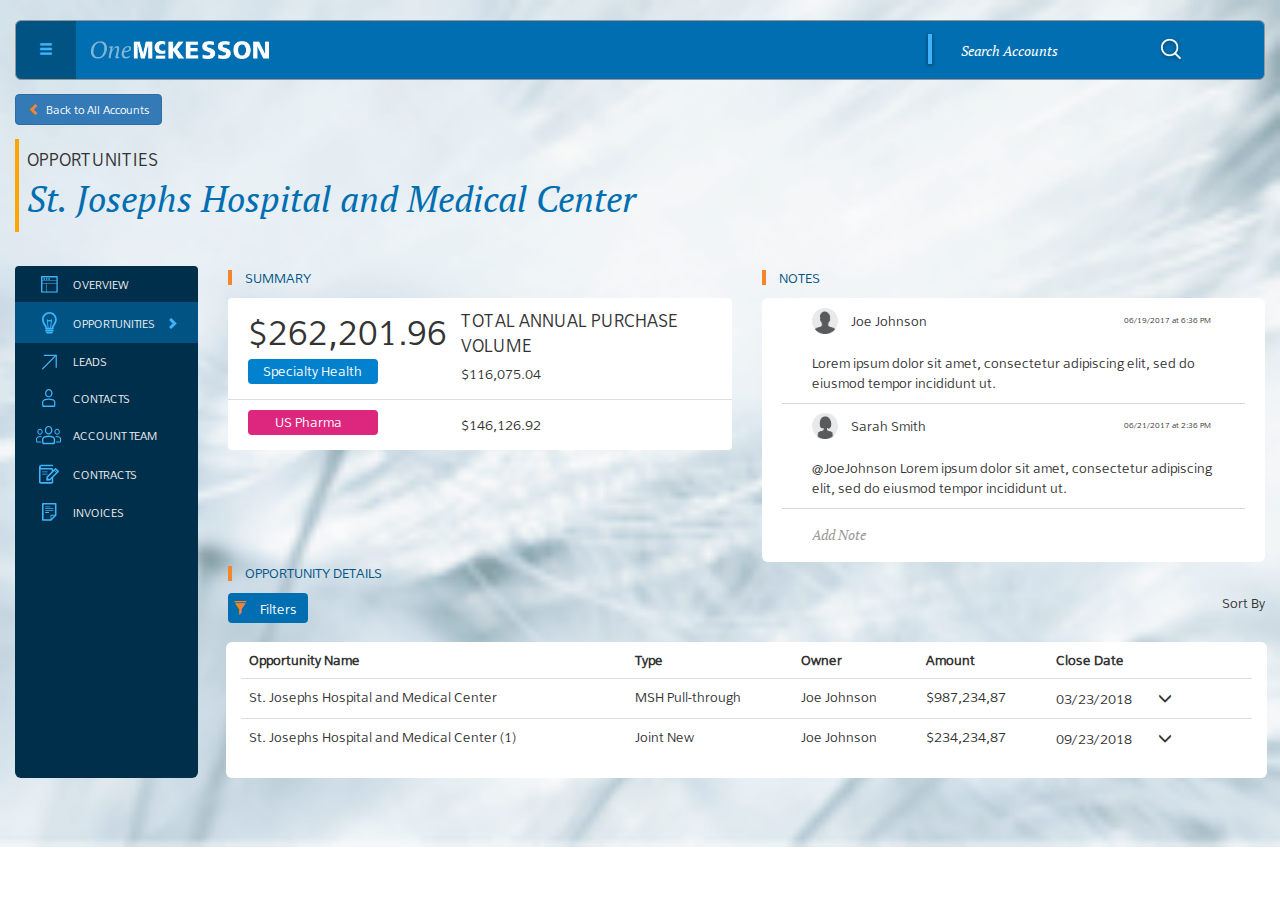
==== opp_overview.html @ ab4c032f "Eng Timeline - Templatised" ====
<!DOCTYPE html>
<html lang="en">
<head>

  <meta charset="utf-8">
  <meta http-equiv="X-UA-Compatible" content="IE=edge">
  <meta name="viewport" content="width=device-width, initial-scale=1">
  <!-- The above 3 meta tags *must* come first in the head; any other head content must come *after* these tags -->
  <title>OneMcKesson</title>

  <!-- Bootstrap -->
  <link href="css/bootstrap.min.css" rel="stylesheet"/>
  <!--<link href="css/bootstrap.min.css" rel="stylesheet">-->

  <link href="css/opp_details_custom.css" rel="stylesheet">
  <!--<link rel="stylesheet" href="http://cdnjs.cloudflare.com/ajax/libs/font-awesome/4.2.0/css/font-awesome.min.css">-->

  <!-- HTML5 shim and Respond.js for IE8 support of HTML5 elements and media queries -->
  <!-- WARNING: Respond.js doesn't work if you view the page via file:// -->
  <!--[if lt IE 9]>
  <script src="https://oss.maxcdn.com/html5shiv/3.7.3/html5shiv.min.js"></script>
  <script src="https://oss.maxcdn.com/respond/1.4.2/respond.min.js"></script>
  <![endif]-->
</head>
<body>
  <template id="mshbubble_overview">
    <svg width="40px" height="40px" viewBox="0 0 40 40" version="1.1" xmlns="http://www.w3.org/2000/svg" xmlns:xlink="http://www.w3.org/1999/xlink">
      <desc>Created with Sketch.</desc>
      <defs></defs>
      <g id="2.-DASHBOARD" stroke="none" stroke-width="1" fill="none" fill-rule="evenodd">
        <g id="iPad-Portrait" transform="translate(-658.000000, -75.000000)">
          <g id="BUBBLES" transform="translate(608.000000, 75.000000)">
            <g id="MHS" transform="translate(50.000000, 0.000000)">
              <g id="Group-9">
                <circle id="Oval-2" fill="#4BCDA8" cx="20" cy="20" r="20"></circle>
                <text id="MHS" font-family="FranKleinBook_Book" font-size="12" font-weight="normal" fill="#FFFFFF">
                  <tspan x="6.47949219" y="24">MHS</tspan>
                </text>
              </g>
            </g>
          </g>
        </g>
      </g>
    </svg>
  </template>
  <template id="uspbubble_overview">
    <svg width="40px" height="40px" viewBox="0 0 40 40" version="1.1" xmlns="http://www.w3.org/2000/svg" xmlns:xlink="http://www.w3.org/1999/xlink">
      <desc>Created with Sketch.</desc>
      <defs></defs>
      <g id="2.-DASHBOARD" stroke="none" stroke-width="1" fill="none" fill-rule="evenodd">
        <g id="iPad-Portrait" transform="translate(-658.000000, -75.000000)">
          <g id="BUBBLES" transform="translate(608.000000, 75.000000)">
            <g id="MHS" transform="translate(50.000000, 0.000000)">
              <g id="Group-9">
                <circle id="Oval-2" fill="#D8649C" cx="20" cy="20" r="20"></circle>
                <text id="MHS" font-family="FranKleinBook_Book" font-size="12" font-weight="normal" fill="#FFFFFF">
                  <tspan x="8.47949219" y="24">USP</tspan>
                </text>
              </g>
            </g>
          </g>
        </g>
      </g>
    </svg>
  </template>
  <div class="container-fluid mycontainer">
    <div class="row headerrow vertical-align">
      <!--Header elements here-->
      <div class="col-xs-1 vertical-align">
        <button type="button" class="btn btn-default hamburgerbutton" aria-label="Left Align">
          <span class="glyphicon glyphicon-menu-hamburger hamburgericon" aria-hidden="true"></span>
        </button>
      </div>
      <div class="col-xs-2 hidden-xs">
        <img src="img/OneMcKesson_Logo_White.png" class="img-responsive headerlogo" alt="mckesson logo(header)"/>
      </div>
      <div class="col-xs-6 col-xs-offset-3 visible-xs">
        <img src="img/OneMcKesson_Logo_White.png" class="img-responsive headerlogo" alt="mckesson logo(header)"/>
      </div>
      <div class="col-xs-9 hidden-xs"><!--Search bar goes here-->
        <div class="col-xs-12">
          <ul class="list-inline headersearchul pull-right" >
            <li class="hidden-xs">
              <img src="img/Rectangle.png" class="img-responsive" alt="mckesson search rectangle(header)"/>
            </li>
            <li class="hidden-xs">
              <div class="dropdown" id="headersearchdropdowndiv">
                <input type="text" class="form-control dropdown-toggle headersearchbar" id="headersearchinput" data-toggle="dropdown" placeholder="Search Accounts">
                <ul class="dropdown-menu" aria-labelledby="headersearchinput" id="headersearchinputsearchresult">
                  <li><a>Name</a></li>
                  <li><a>Business Units</a></li>
                  <li><a>Lead Type</a></li>
                </ul>
              </div>
            </li>
            <li>
              <img src="img/whitesearch.svg" class="img-responsive" alt="mckesson search(header)"/>
            </li>
          </ul>
        </div><!-- /input-group -->
      </div>
      <div class="col-xs-5 visible-xs"><!--Search bar goes here-->
        <ul class="list-inline headersearchul pull-right" >
          <li>
            <div id="headersearchmobilediv" data-toggle="popover" data-placement="bottom"><!--data-trigger="focus">-->
              <img src="img/whitesearch.svg" class="img-responsive" alt="mckesson search(header)" id="headersearchlogomobile" />
            </div>
          </li>
        </ul>
      </div>
    </div>
    <div class="row myrow" id="navrow">
      <div class="col-xs-6">
        <button class="btn btn-primary " type="button" id="backbutton">
          <span class="glyphicon glyphicon-chevron-left" id="backchevron"></span>Back to All Accounts
        </button>
      </div>
      <div class="col-xs-6">
        <div class="pull-right">
          <ul class="list-inline" id="bulisting">
          </ul>
        </div>
      </div>
    </div>
    <div class="row myrow" id="overviewrow">
      <div class="col-xs-12">
        <table class="table" id="accountheadertable">
          <tr>
            <td>
              OPPORTUNITIES
            </td>
          </tr>
          <tr>
            <td>
              St. Josephs Hospital and Medical Center
            </td>
          </tr>
        </table>
      </div>
    </div>
    <div class="row myrow row-eq-height" id="maincontentrow">
      <div class="col-xs-12 col-lg-2 col-md-2 col-sm-2" id="leftsidebarcolumn">
        <div id="leftsidebarulcontainer">
          <ul class="list-group" id="leftsidebar">
            <li class="list-group-item" id="overviewli">
              <ul class="list-inline">
                <li>
                  <img src="img/account_overview_overview.svg" class="img-responsive" alt="mckesson overview icon"/>
                </li>
                <li>
                  OVERVIEW
                </li>
              </ul>
              <li class="list-group-item" id="opptyli">
                <ul class="list-inline">
                  <li>
                    <img src="img/account_overview_oppty.svg" class="img-responsive" alt="mckesson oppty icon"/>
                  </li>
                  <li>
                    OPPORTUNITIES
                  </li>
                  <li class="hidden-sm hidden-xs">
                    <span class="glyphicon glyphicon-chevron-right" id="overviewchevron"></span>
                  </li>
                </ul>
              </li>
              <li class="list-group-item">
                <ul class="list-inline">
                  <li>
                    <img src="img/account_overview_leads.svg" class="img-responsive" alt="mckesson leads icon"/>
                  </li>
                  <li>
                    LEADS
                  </li>
                </ul>
              </li>
              <li class="list-group-item">
                <ul class="list-inline">
                  <li>
                    <img src="img/account_overview_contacts.svg" class="img-responsive" alt="mckesson contacts icon"/>
                  </li>
                  <li>
                    CONTACTS
                  </li>
                </ul>
              </li>
              <li class="list-group-item">
                <ul class="list-inline">
                  <li>
                    <img src="img/account_overview_account_team.svg" class="img-responsive" alt="mckesson account team icon"/>
                  </li>
                  <li>
                    ACCOUNT TEAM
                  </li>
                </ul>
              </li>
              <li class="list-group-item">
                <ul class="list-inline">
                  <li>
                    <img src="img/account_overview_contracts.svg" class="img-responsive" alt="mckesson contracts icon"/>
                  </li>
                  <li>
                    CONTRACTS
                  </li>
                </ul>
              </li>
              <li class="list-group-item">
                <ul class="list-inline">
                  <li>
                    <img src="img/account_overview_invoices.svg" class="img-responsive" alt="mckesson invoices icon"/>
                  </li>
                  <li>
                    INVOICES
                  </li>
                </ul>
              </li>
            </ul>
          </div>
        </div>
        <div class="col-xs-12 col-lg-10 col-md-10 col-sm-10" id="maincontentcolumn">
          <!--<div class="container-fluid">-->
          <div class="row" id="salesInfengTimelinerow">
            <div class="col-xs-12 col-sm-6 col-md-6 col-lg-6">
              <div class="container-fluid">
                <div class="row">
                  <ul class="list-inline sectionheader">
                    <li>
                      <img src="img/separator.png" class="img-responsive" alt="mckesson separator">
                    </li>
                    <li>SUMMARY</li>
                  </ul>
                </div>
                <div class="row">
                  <ul class="list-group" id="totalSaleslistgroup">
                    <li class="list-group-item">
                      <ul class="list-inline">
                        <li id="totalSalesAmount">
                          $262,201.96
                        </li>
                        <li id="ytdnetsales">TOTAL ANNUAL PURCHASE VOLUME</li>
                      </ul>
                      <ul class="list-inline">
                        <li>
                          <svg width="130px" height="25px" viewBox="0 0 130 25" version="1.1" xmlns="http://www.w3.org/2000/svg" xmlns:xlink="http://www.w3.org/1999/xlink">
                            <desc>Created with Sketch.</desc>
                            <defs></defs>
                            <g id="2.-DASHBOARD" stroke="none" stroke-width="1" fill="none" fill-rule="evenodd">
                              <g id="Desktop" transform="translate(-289.000000, -773.000000)">
                                <g id="Group-16" transform="translate(289.000000, 773.000000)">
                                  <g id="Group-15">
                                    <rect id="Rectangle-4" fill="#0181CE" x="0" y="0" width="130" height="25" rx="4"></rect>
                                    <text id="Specialty-Health" font-family=".AppleSystemUIFont" font-size="14" font-weight="normal" fill="#FFFFFF">
                                      <tspan x="15" y="17">Specialty Health</tspan>
                                    </text>
                                  </g>
                                </g>
                              </g>
                            </g>
                          </svg>
                        </li>
                        <li>$116,075.04</li>
                      </ul>
                    </li>
                    <li class="list-group-item">
                      <ul class="list-inline">
                        <li>
                          <svg width="130px" height="25px" viewBox="0 0 130 25" version="1.1" xmlns="http://www.w3.org/2000/svg" xmlns:xlink="http://www.w3.org/1999/xlink">
                            <desc>Created with Sketch.</desc>
                            <defs></defs>
                            <g id="2.-DASHBOARD" stroke="none" stroke-width="1" fill="none" fill-rule="evenodd">
                              <g id="Desktop" transform="translate(-289.000000, -822.000000)">
                                <g id="Group-7" transform="translate(289.000000, 822.000000)">
                                  <g id="Group-17">
                                    <rect id="Rectangle-4" fill="#DD267D" x="0" y="0" width="130" height="25" rx="4"></rect>
                                    <text id="Medical-Surgical" font-family=".AppleSystemUIFont" font-size="14" font-weight="normal" fill="#FFFFFF">
                                      <tspan x="27" y="17">US Pharma</tspan>
                                    </text>
                                  </g>
                                </g>
                              </g>
                            </g>
                          </svg>
                        </li>
                        <li>
                          $146,126.92
                        </li>
                      </ul>
                    </li>
                  </ul>
                </div>
              </div>
            </div>
            <div class="col-xs-12 col-sm-6 col-md-6 col-lg-6">
              <div class="container-fluid">
                <div class="row">
                  <ul class="list-inline sectionheader">
                    <li>
                      <img src="img/separator.png" class="img-responsive" alt="mckesson separator">
                    </li>
                    <li>NOTES</li>
                  </ul>
                </div>
                <div class="row" id="notesrow">
                  <div id="notesdiv">
                    <ul class="list-group" id="noteslistgroup">
                      <li class="list-group-item">
                        <ul class="list-group">
                          <li class="list-group-item">
                            <ul class="list-inline">
                              <li>
                                <img src="img/placeholder-man.png" class="img-responsive" alt="mckesson icon">
                              </li>
                              <li>Joe Johnson</li>
                              <li>06/19/2017 at 6:36 PM</li>
                            </ul>
                          </li>
                          <li class="list-group-item">
                            Lorem ipsum dolor sit amet, consectetur adipiscing elit, sed do eiusmod tempor incididunt ut.
                          </li>
                        </ul>
                      </li>
                      <li class="list-group-item">
                        <ul class="list-group">
                          <li class="list-group-item">
                            <ul class="list-inline">
                              <li>
                                <img src="img/placeholder-woman.png" class="img-responsive" alt="mckesson icon">
                              </li>
                              <li>Sarah Smith</li>
                              <li>06/21/2017 at 2:36 PM</li>
                            </ul>
                          </li>
                          <li class="list-group-item">
                            @JoeJohnson Lorem ipsum dolor sit amet, consectetur adipiscing elit, sed do eiusmod tempor incididunt ut.
                          </li>
                        </ul>
                      </li>
                      <li class="list-group-item">
                        <ul class="list-group">
                          <li class="list-group-item">
                            <input type="text" class="notesinputbar form-control" id="oppnotesinput" placeholder="Add Note">
                          </li>
                        </ul>
                      </li>
                    </ul>
                  </div>
                </div>
              </div>
            </div>
          </div>
          <div class="row" id="productssoldrow">
            <div class="col-xs-12">
              <div class="container-fluid">
                <div class="row">
                  <ul class="list-inline sectionheader">
                    <li>
                      <img src="img/separator.png" class="img-responsive" alt="mckesson separator">
                    </li>
                    <li>OPPORTUNITY DETAILS</li>
                  </ul>
                </div>
              </div>
            </div>
          </div>
          <div class="row myrow">
            <div class="col-xs-6">
              <span data-toggle="popover" data-placement="right" id="filterPopover">
                <ul class="list-inline filtercolul">
                  <li class="filtercolitem">
                    <span class="glyphicon glyphicon-filter filtericon" aria-hidden="true"></span>
                  </li>
                  <li class="filtercolitem filtertext">Filters&nbsp;&nbsp;</li>
                </ul>
              </span>
            </div>
            <div id="filter_popover_content_wrapper" style="display:none">
              <div class="row">
            <ul class="list-inline">
              <li>
                <button type="button" class="btn btn-default">Clear Filters</button>
              </li>
              <li>
                <button type="button" class="btn btn-primary">Apply Changes</button>
              </li>
            </ul>
          </div>
          <div class="row">
            <ul class="list-group">
              <li class="list-group-item">
                Type
              </li>
          </ul>
          <ul class="list-group">
            <li class="list-group-item">
                  <div class="checkbox checkbox-circle">
                    <input id="mshpt" type="checkbox">
                    <label for="mshpt">
                      MSH Pull-through
                    </label>
                  </div>
            </li>
            <li class="list-group-item">
                  <div class="checkbox checkbox-circle">
                    <input id="jn" type="checkbox">
                    <label for="jn">
                      Joint New
                    </label>
                  </div>
            </li>
          </ul>
          <ul class="list-group">
            <li class="list-group-item">
              Owner
            </li>
        </ul>
        <ul class="list-group">
          <li class="list-group-item">
              <div class="checkbox checkbox-circle">
                <input id="jj" type="checkbox">
                <label for="jj">
                  Joe Johnson
                </label>
              </div>
          </li>
          <li class="list-group-item">
            <div class="checkbox checkbox-circle">
              <input id="ss" type="checkbox">
              <label for="ss">
                Sarah Smith
              </label>
            </div>
          </li>
        </ul>
      </div>
    </div>
    <div class="col-xs-6">
      <div class="pull-right">
        Sort By
      </div>
    </div>
  </div>
  <div class="row" id="oppdetailsrow">
    <div class="col-xs-12">
      <div class="container-fluid">
        <div class="row">
          <!--<ul class="list-group" id="productssoldfirstcol">
          <li class="list-group-item">PharmaTek</li>
          <li class="list-group-item">iKnowMed</li>
          <li class="list-group-item">Health Mart</li>
        </ul>-->
        <table class="table" id="oppdatatable">
          <thead>
            <tr>
              <td>
                Opportunity Name
              </td>
              <td>
                Type
              </td>
              <td>
                Owner
              </td>
              <td>
                Amount
              </td>
              <td>
                Close Date
              </td>
            </tr>
          </thead>
          <tbody>
            <tr>
              <td>
                St. Josephs Hospital and Medical Center
              </td>
              <td>
                MSH Pull-through
              </td>
              <td>
                Joe Johnson
              </td>
              <td>
                $987,234,87
              </td>
              <td>
                <ul class="list-inline">
                  <li>03/23/2018</li>
                  <li>
                    <button class="btn" type="button" data-toggle="collapse" data-target="#row-stjoseph" aria-expanded="false" aria-controls="#row-stjoseph" id="btn-stjoseph">
                      <span class="glyphicon glyphicon-menu-down"></span>
                    </button>
                  </li>
                </ul>
              </td>
            </tr>
            <tr>
              <td colspan="5">
                <div class="row collapse opprowdetails" id="row-stjoseph">
                  <div class="col-xs-12 col-sm-12 col-md-6 col-lg-6">
                    <ul class="list-group">
                      <li class="list-group-item">
                        <ul class="list-inline">
                          <li>OPPORTUNITY TYPE</li>
                          <li>MSH Pull-through</li>
                        </ul>
                      </li>
                      <li class="list-group-item">
                        <ul class="list-inline">
                          <li>OPPORTUNITY RECORD TYPE</li>
                          <li>Oncology Opportunity</li>
                        </ul>
                      </li>
                      <li class="list-group-item">
                        <ul class="list-inline">
                          <li>OPPORTUNITY CATEGORY</li>
                          <li>Oncology</li>
                        </ul>
                      </li>
                      <li class="list-group-item">
                        <ul class="list-inline">
                          <li>STAGE</li>
                          <li>1 - Planning Phase</li>
                        </ul>
                      </li>
                      <li class="list-group-item">
                        <ul class="list-inline">
                          <li>PROBABILITY</li>
                          <li>5%</li>
                        </ul>
                      </li>
                      <li class="list-group-item">
                        <ul class="list-inline">
                          <li>AMOUNT</li>
                          <li>$987,234,87</li>
                        </ul>
                      </li>
                      <li class="list-group-item">
                        <ul class="list-inline">
                          <li>CLOSE DATE</li>
                          <li>03/23/2018</li>
                        </ul>
                      </li>
                    </ul>
                  </div>
                  <div class="col-xs-12 col-sm-12 col-md-6 col-lg-6">
                    <ul class="list-group">
                      <li class="list-group-item">
                        <ul class="list-inline">
                          <li>PARENT OPPORTUNITY</li>
                          <li>Lorem ipsum</li>
                        </ul>
                      </li>
                      <li class="list-group-item">
                        <ul class="list-inline">
                          <li>BUSINESS UNIT</li>
                          <li>MSH</li>
                        </ul>
                      </li>
                      <li class="list-group-item">
                        <ul class="list-inline">
                          <li>OPPORTUNITY DESCRIPTION</li>
                          <li>USP acquired Customer, Possible new business for MSH</li>
                        </ul>
                      </li>
                      <li class="list-group-item">
                        <ul class="list-inline">
                          <li>LAST CALL</li>
                          <li>4/10/2017</li>
                        </ul>
                      </li>
                    </ul>
                  </div>
                </div>
              </td>
            </tr>
            <tr>
              <td>
                St. Josephs Hospital and Medical Center (1)
              </td>
              <td>
                Joint New
              </td>
              <td>
                Joe Johnson
              </td>
              <td>
                $234,234,87
              </td>
              <td>
                <ul class="list-inline">
                  <li>09/23/2018</li>
                  <li>
                    <button class="btn" type="button" data-toggle="collapse" data-target="#row-stjoseph1" aria-expanded="false" aria-controls="#row-stjoseph1" id="btn-stjoseph1">
                      <span class="glyphicon glyphicon-menu-down"></span>
                    </button>
                  </li>
                </ul>
              </td>
            </tr>
            <tr>
              <td colspan="5">
                <div class="row collapse opprowdetails" id="row-stjoseph1">
                  <div class="col-xs-12 col-sm-12 col-md-6 col-lg-6">
                    <ul class="list-group">
                      <li class="list-group-item">
                        <ul class="list-inline">
                          <li>OPPORTUNITY TYPE</li>
                          <li>Joint New</li>
                        </ul>
                      </li>
                      <li class="list-group-item">
                        <ul class="list-inline">
                          <li>OPPORTUNITY RECORD TYPE</li>
                          <li>Oncology Opportunity</li>
                        </ul>
                      </li>
                      <li class="list-group-item">
                        <ul class="list-inline">
                          <li>OPPORTUNITY CATEGORY</li>
                          <li>Oncology</li>
                        </ul>
                      </li>
                      <li class="list-group-item">
                        <ul class="list-inline">
                          <li>STAGE</li>
                          <li>2 - Planning Phase</li>
                        </ul>
                      </li>
                      <li class="list-group-item">
                        <ul class="list-inline">
                          <li>PROBABILITY</li>
                          <li>10%</li>
                        </ul>
                      </li>
                      <li class="list-group-item">
                        <ul class="list-inline">
                          <li>AMOUNT</li>
                          <li>$234,234,87</li>
                        </ul>
                      </li>
                      <li class="list-group-item">
                        <ul class="list-inline">
                          <li>CLOSE DATE</li>
                          <li>09/23/2018</li>
                        </ul>
                      </li>
                    </ul>
                  </div>
                  <div class="col-xs-12 col-sm-12 col-md-6 col-lg-6">
                    <ul class="list-group">
                      <li class="list-group-item">
                        <ul class="list-inline">
                          <li>PARENT OPPORTUNITY</li>
                          <li>Lorem ipsum - 1</li>
                        </ul>
                      </li>
                      <li class="list-group-item">
                        <ul class="list-inline">
                          <li>BUSINESS UNIT</li>
                          <li>MSH</li>
                        </ul>
                      </li>
                      <li class="list-group-item">
                        <ul class="list-inline">
                          <li>OPPORTUNITY DESCRIPTION</li>
                          <li>MSH acquired Customer, Possible new business for USP</li>
                        </ul>
                      </li>
                      <li class="list-group-item">
                        <ul class="list-inline">
                          <li>LAST CALL</li>
                          <li>5/10/2017</li>
                        </ul>
                      </li>
                    </ul>
                  </div>
                </div>
              </td>
            </tr>
          </tbody>
        </table>
      </div>
    </div>
  </div>
</div>
</div>
</div>
</div>
<div class="clearfix hidden-md hidden-lg"></div>
<!-- jQuery (necessary for Bootstrap's JavaScript plugins) -->
<script src="https://ajax.googleapis.com/ajax/libs/jquery/1.12.4/jquery.min.js"></script>
<!-- Include all compiled plugins (below), or include individual files as needed -->
<script src="js/bootstrap.min.js"></script>
<script src="js/opp_details_custom.js"></script>
</body>
</html>
---- css/opp_details_custom.css ----
/*Include Custom fonts*/
@font-face {
  font-family: "PT_Serif_Regular";
  src: url("../custom_fonts/PT_Serif/PT_Serif-Web-Regular.ttf") format("truetype");
}
@font-face {
  font-family: "PT_Serif_Italic";
  src: url("../custom_fonts/PT_Serif/PT_Serif-Web-Italic.ttf") format("truetype");
}
@font-face {
  font-family: "PT_Serif_Bold_Italic";
  src: url("../custom_fonts/PT_Serif/PT_Serif-Web-BoldItalic.ttf") format("truetype");
}
@font-face {
  font-family: "PT_Serif_Bold";
  src: url("../custom_fonts/PT_Serif/PT_Serif-Web-Bold.ttf") format("truetype");
}


@font-face {
  font-family: "FranKleinBook_Bold";
  src: url("../custom_fonts/FranKleinBook/FranKleinBold.ttf") format("truetype");
}
@font-face {
  font-family: "FranKleinBook_Book";
  src: url("../custom_fonts/FranKleinBook/FranKleinBook.ttf") format("truetype");
}
@font-face {
  font-family: "FranKleinBook_Medium";
  src: url("../custom_fonts/FranKleinBook/FranKleinMedium.ttf") format("truetype");
}
@media (max-width:767px){
  #headersearchlogomobile{
    width:70%;
    margin: 0 auto;
  }
  #accountheadertable tr:last-child{
    font-size: 1.7142857143em;
  }
  #productssoldfirstcol{
    margin-bottom: 0px;
  }

  #leftsidebar li > ul > li{
    font-size: 0.85em;
  }
  #leftsidebar > li{
    display: table;
    width: 100%;
  }
  #leftsidebar > li > ul{
    display: table-row;
  }

  #leftsidebar > li > ul > li:first-child{
    display: table-cell;
    width: 15%;
  }
  #leftsidebar > li > ul > li:first-child img{
    margin: 0 auto;
  }
  #leftsidebar > li > ul > li:nth-child(2){
    display: table-cell;
  }
  #highlightstable > tbody > tr > td:first-child{
    text-align: center;
  }
  #highlightstable > tbody > tr > td:nth-child(2) > table{
    border-right: none;
    /*text-align: right;*/
  }
}
@media(min-width:992px){
  #highlightstable > tbody > tr > td:last-child > table{
    border-right: none;
  }
  #leftsidebar li > ul > li{
    font-size: 0.85em;
  }
  #leftsidebar > li{
    display: table;
    width: 100%;
  }
  #leftsidebar > li > ul{
    display: table-row;
  }

  #leftsidebar > li > ul > li:first-child{
    display: table-cell;
    width: 25%;
  }
  #leftsidebar > li > ul > li:first-child img{
    margin: 0 auto;
  }
  #leftsidebar > li > ul > li:nth-child(2){
    display: table-cell;
    /*text-align: center;*/
  }
  #secondcolumn{
    padding-left: 25px;
    padding-right: 25px;
  }
  #totalSaleslistgroup > li{
    display: table;
    width: 100%;
  }
  #totalSaleslistgroup > li:first-child{
    display: table;
    width: 100%;
  }
  #totalSaleslistgroup > li:last-child{
    display: table;
    width: 100%;
  }
  #totalSaleslistgroup > li > ul{
    display: table-row;
  }
  #totalSaleslistgroup > li > ul > li{
    display: table-cell;
  }
  #totalSaleslistgroup > li > ul > li:first-child{
    width: 45%;
  }
  #influencerdiv svg{
    width: 85%
  }
  #accountheadertable tr:last-child{
    font-size: 2.5714285714em;
  }
  #highlightstable > tbody > tr > td:first-child{
    text-align: left;
  }
  #leftsidebarulcontainer{
    height: 100%;
    background: #002F4C;
    border-radius: 6px;
  }
  .row-eq-height {
    display: -webkit-box;
    display: -webkit-flex;
    display: -ms-flexbox;
    display:         flex;
  }
}
@media (min-width:768px) and (max-width:992px){
  #highlightstable > tbody > tr > td:nth-child(4) > table{
    border-right: none;
    text-align: right;
  }
  #leftsidebar li > ul > li{
    font-size: 0.6428571429em;
  }
  #leftsidebar > li > ul > li{
    display: block;
    margin-bottom: 0.5em;
    text-align: center;
  }
  #leftsidebar > li > ul > li > img{
    margin:0 auto;
  }
  #accountheadertable tr:last-child{
    font-size: 2.1428571429em;
  }
  #highlightstable > tbody > tr > td:first-child{
    text-align: left;
  }
  #secondcolumn{
    padding-left: 25px;
    padding-right: 25px;
  }
  #leftsidebarulcontainer{
    height: 100%;
    background: #002F4C;
    border-radius: 6px;
  }
  .row-eq-height {
    display: -webkit-box;
    display: -webkit-flex;
    display: -ms-flexbox;
    display:         flex;
  }
}

body{
  background-image: url("../img/background_small.png");
  background-repeat:no-repeat;
  background-size:cover;
  font-family: "FranKleinBook_Book";
}

.row{
  /*margin-right: 0px;
  margin-left:  0px;*/
}
.container-fluid{
  /*padding-left: 0px;
  padding-right: 0px;*/
}
ul li{
  vertical-align: middle;
}
.headerrow{
  border: 1px solid #979797;
  background: #006EB0;
  margin-top: 20px;
  border-radius: 6px 6px 6px 6px;
  height:60px;
  margin-left: 0px;
  margin-right: 0px;
}
.headerrow > div:first-child{
  background-color: #015384;
  width: 60px;
  border-bottom-left-radius: 6px;
  border-top-left-radius: 6px;
  /*padding: 0px;*/
  height: 100%;
  justify-content: center;
}
.vertical-align {
  display: flex;
  align-items: center;
}
.hamburgerbutton{
  background: transparent;
  border: none;
}
.hamburgerbutton:hover{
  background: none ;
  box-shadow: none ;
}
.hamburgerbutton:not(:hover){
  background: none ;
  box-shadow: none ;
}
.hamburgerbutton:active:focus{
  background: none ;
  box-shadow: none ;
}
.hamburgericon{
  border:none;
  color: #40B4FA;
}
.hamburgerbuttonli{
  background: #015384;
}
.headersearchul{
  margin:0px;
}
.headersearchul li{
  vertical-align: middle;
}
.headersearchbar{
  background: #006EB0;
  font-family: 'PT_Serif_Italic';
  font-size: 14px;
  color: #FFFFFF;
  line-height: 15px;
  border:none;
  box-shadow: none;
  -webkit-box-shadow: none !important;
  -moz-box-shadow: none !important;
  box-shadow: none !important;
}
.headersearchbar::placeholder{
  color: #FFFFFF;
  font-weight: 300;
}
#headersearchinputsearchresult{
  font-family: 'PT_Serif_Italic';
}
.myrow{
  margin-bottom: 1em;
}
#navrow{
  margin-top: 1em;
}
#backbutton{
  font-size: 0.8571em;
}
#backchevron{
  margin-right: 0.5em;
  color: #F5852A;
}
#accountheadertable td{
  border-left-color: orange;
  border-left-style: solid;
  border-left-width: 4px;
  border-right: none;
  border-top: none;

}
#accountheadertable tr:first-child{
  font-size: 1.2857142857em;
}
#accountheadertable tr:first-child td{
  padding-bottom: 0px;
}
#accountheadertable tr:last-child{
  font-family: 'PT_Serif_Italic';
  color:#006EB0;
}
#accountheadertable tr:last-child td{
  padding-top: 0px;
}
#leftsidebar li{
  background: #002F4C;
  border: none;
  color: rgba(240,240,240,1);
}


#opptyli{
  background: #015384 !important;
}
#opptyli ul li{
  background: #015384 !important;
}
#overviewchevron{
  color: #40B4FA;
}
.sidebarlist li{
  vertical-align: middle;
}
#highlightstable{
  margin-bottom: 0px;
}
#highlightstable table{
  background-color: transparent;
}
#highlightstable td{
  border: none;
}
#highlightstable > tbody > tr > td > table{
  border-right-style: solid;
  border-right-color: #8FADC7;
  border-right-width: 1px;
}

#highlightstable > tbody > tr > td{
  padding-left: 0px;
  padding-right: 0px;
  text-align: center;
}
/*
#highlightstable > tbody > tr > td:first-child{
  text-align: left;
}
*/
#highlightstable > tbody > tr > td:last-child{
  text-align: right;
}
.highlightsnestedtable tr:first-child{
  font-size: 1.2857142857em;
}
.highlightsnestedtable tr:nth-child(2){
  font-size: 1em;
}
.sectionheader{
  color: #015384;
}

#engheaderpanel{
  border: none;
}
#engheaderpanel > div:first-child{
  background-color: #FFB700;
  padding-bottom: 1px;
  border: none;
}
#engheaderpaneldiv{
  padding-left: 20px;
  padding-right: 20px;
}
#engagementtable_nested{
  margin-bottom: 15px;
}
#engagementtable_nested td:first-child{
  color:white;
  border-right-color: white;
  border-right-style: solid;
  border-right-width: 4px;
  font-size: 2.571em;
  border-top: none;
}
#engagementtable_nested > tbody > tr:first-child > td:first-child{
  padding-bottom: 0px;
  width: 20%;
}
#engagementtable_nested > tbody > tr:first-child > td:nth-child(2){
  padding-bottom: 0px;
  padding-left: 30px;
  border-top: none;
}

#engagementtable{
  background: white;
  border-radius: 6px;
}
#engagementtable td{
  border:none;
}

#engagementtable tr:not(:last-child){
  border-bottom-style: solid;
  border-bottom-color: #D1D8DE;
  border-bottom-width: 1px;
}
#engagementtable tr:first-child td:first-child{
  border-top-left-radius: 6px;
  padding-bottom: 0px;
}
#engagementtable tr:first-child td:last-child{
  border-top-right-radius: 6px;
}
#compinsightdiv{
  padding-left: 20px;
  background-color: white;
  padding-right: 20px;
  border-radius: 6px;
}
#compinsightlistgroup li{
  border-left:none;
  border-right:none;
  padding-left: 0px;
}
#compinsightlistgroup li:first-child{
  border-top:none;
}
#compinsightlistgroup li:last-child{
  border-bottom:none;
}
#ytdnetsales{
  font-size: 1.2857142857em;
}
#totalSalesAmount{
  font-size: 2.4285714286em;
}
#totalSaleslistgroup > li{
  border-left:none;
  border-right: none;
}
#totalSaleslistgroup > li:first-child{
  border-top:none;
}
#totalSaleslistgroup > li:last-child{
  border-bottom:none;
}
/*
#totalSaleslistgroup > li > ul{
  display: table-row;
}
#totalSaleslistgroup > li > ul > li{
  display: table-cell;
}
#totalSaleslistgroup > li > ul > li:first-child{
  width: 45%;

*/

#influencerdiv{
  background: white;
  border-radius: 6px;
}

.engtimelinerow > div:first-child{
  padding-right: 0px;
}
.engtimelinerow > div:last-child{
  padding-left: 0px;
}
#oppdetailsrow{
  background: white;
  border-radius: 6px;
  margin-left: -2px;
  margin-right: -2px;
}
#oppdetailsrow li{
  border: none;
  padding-bottom: 0px;
}
#noteslistgroup{
  margin-bottom: 0px;
}
#noteslistgroup li{
  background: none;
}
#noteslistgroup > li{
  border:none;
  padding-top: 0px;
  padding-bottom: 0px;
}

#noteslistgroup > li:not(:last-child){
  border:none;
  border-bottom-width: 1px;
  border-bottom-color: #D1D8DE;
  border-bottom-style: solid;
}
#noteslistgroup > li > ul > li{
  border:none;
}
#noteslistgroup > li > ul{
  margin-bottom:0px;
}
#noteslistgroup > li > ul > li > ul > li:last-child{
  float:right;
  font-size: 0.5714285714em;
  /*to ensure the floated element is centrally aligned*/
  line-height: 26px;
}
#noteslistgroup > li > ul > li > ul > li:first-child>img{
   height: 26px;
   width: auto;
}
#notesdiv{
  padding-left: 20px;
  padding-right: 20px;
}

#notesrow{
  background-color: white;
  border-radius: 6px;
}
.notesinputbar{
  font-family: 'PT_Serif_Italic';
  border:none;
  box-shadow: none;
  -webkit-box-shadow: none !important;
  -moz-box-shadow: none !important;
  box-shadow: none !important;
  padding-left: 0px;
}
.notesinputbar::placeholder{
}
#oppdatatable > tbody > tr > td:last-child > ul > li:nth-child(2) > button{
  background: none;
  padding-top: 0px;
  padding-bottom: 0px;
}
#oppdatatable > tbody > tr > td:last-child > ul{
  margin-bottom: 0px;
}
.opprowdetails > div > ul > li{
  display: table;
  width: 100%;
}
.opprowdetails > div > ul > li > ul{
  display: table-row;
}
.opprowdetails > div > ul > li > ul > li{
  display: table-cell;
  width: 50%;
}
.opprowdetails > div > ul > li > ul > li:first-child{
  font-weight: bold;
}
#oppdatatable > tbody > tr:nth-child(even) > td{
padding-top: 0px;
padding-bottom: 0px;
border: none;
}

#oppdatatable > thead{
  font-weight: bold;
}
#filterPopover{
  cursor:pointer;
}

.filtercolul{
  border-radius: 4px;
  background-color: #006EB0;
  display: table-cell;
  height:30px;
  vertical-align: middle;
}
.filtercolul > li:nth-child(2){
  font-size: 1em;
  color: #FFFFFF;
}
.filtericon{
  color: #F5852A;
}

.filterpopup{
  font-family: "FranKleinBook_Book";
  background-color: rgba(69,83,94,70);
  color: #FFFFFF;
}

.filterpopup li{
  background: none;
  border:none;
  padding-bottom: 0px;
}
.filterpopup ul{
  margin-bottom: 0px;
}
.filterpopup > div:last-child > div:first-child{
  padding-left: 15px;
  padding-right: 15px;
}

.filterpopup > div:last-child > div:first-child >ul{
  margin:0 auto;
}
.popover.right>.arrow:after{
  border-right-color: rgba(69,83,94,70);
}
.filterpopovercontent ul div{
margin-top: 0px !important;
margin-bottom: 0px !important;
}


/*Checkbox library*/
.checkbox {
  padding-left: 20px; }
  .checkbox label {
    display: inline-block;
    position: relative;
    padding-left: 5px; }
    .checkbox label::before {
      content: "";
      display: inline-block;
      position: absolute;
      width: 17px;
      height: 17px;
      left: 0;
      margin-left: -20px;
      border: 1px solid #cccccc;
      border-radius: 3px;
      /*background-color: #fff;*/
      -webkit-transition: border 0.15s ease-in-out, color 0.15s ease-in-out;
      -o-transition: border 0.15s ease-in-out, color 0.15s ease-in-out;
      transition: border 0.15s ease-in-out, color 0.15s ease-in-out; }
      .checkbox label::after {
        display: inline-block;
        position: absolute;
        width: 16px;
        height: 16px;
        left: 1px;
        top: 1px;
        margin-left: -20px;
        padding-left: 3px;
        padding-top: 1px;
        font-size: 11px;
        color: #555555; }
        .checkbox input[type="checkbox"] {
          opacity: 0; }
          .checkbox input[type="checkbox"]:focus + label::before {
            outline: thin dotted;
            outline: 5px auto -webkit-focus-ring-color;
            outline-offset: -2px; }
            .checkbox input[type="checkbox"]:checked + label::after {
              /*font-family: 'FontAwesome';*/
              content: "\2713";
              color: white;
            }
            .checkbox input[type="checkbox"]:disabled + label {
              opacity: 0.65; }
              .checkbox input[type="checkbox"]:disabled + label::before {
                background-color: #eeeeee;
                cursor: not-allowed; }
                .checkbox.checkbox-circle input[type="checkbox"]:checked + label::before {
                  border-radius: 50%;
                  background-color: orange;
                  border: none;

                }
                .checkbox input[type="checkbox"]:not(:checked) + label::before {
                  /*font-family: 'FontAwesome';
                  content: "\f00c";*/
                  border-radius: 50%;
                  /*background: rgba(0,21,35,0.70);*/
                  border: 1px solid #cccccc;
                }
                .checkbox.checkbox-inline {
                  margin-top: 0; }

                  .checkbox-primary input[type="checkbox"]:checked + label::before {
                    background-color: #428bca;
                    border-color: #428bca;
                  }
                  .checkbox-primary input[type="checkbox"]:checked + label::after {
                    color: #fff; }

                    .checkbox-danger input[type="checkbox"]:checked + label::before {
                      background-color: #d9534f;
                      border-color: #d9534f; }
                      .checkbox-danger input[type="checkbox"]:checked + label::after {
                        color: #fff; }

                        .checkbox-info input[type="checkbox"]:checked + label::before {
                          background-color: #5bc0de;
                          border-color: #5bc0de; }
                          .checkbox-info input[type="checkbox"]:checked + label::after {
                            color: #fff; }

                            .checkbox-warning input[type="checkbox"]:checked + label::before {
                              background-color: #f0ad4e;
                              border-color: #f0ad4e; }
                              .checkbox-warning input[type="checkbox"]:checked + label::after {
                                color: #fff; }

                                .checkbox-success input[type="checkbox"]:checked + label::before {
                                  background-color: #5cb85c;
                                  border-color: #5cb85c; }
                                  .checkbox-success input[type="checkbox"]:checked + label::after {
                                    color: #fff; }
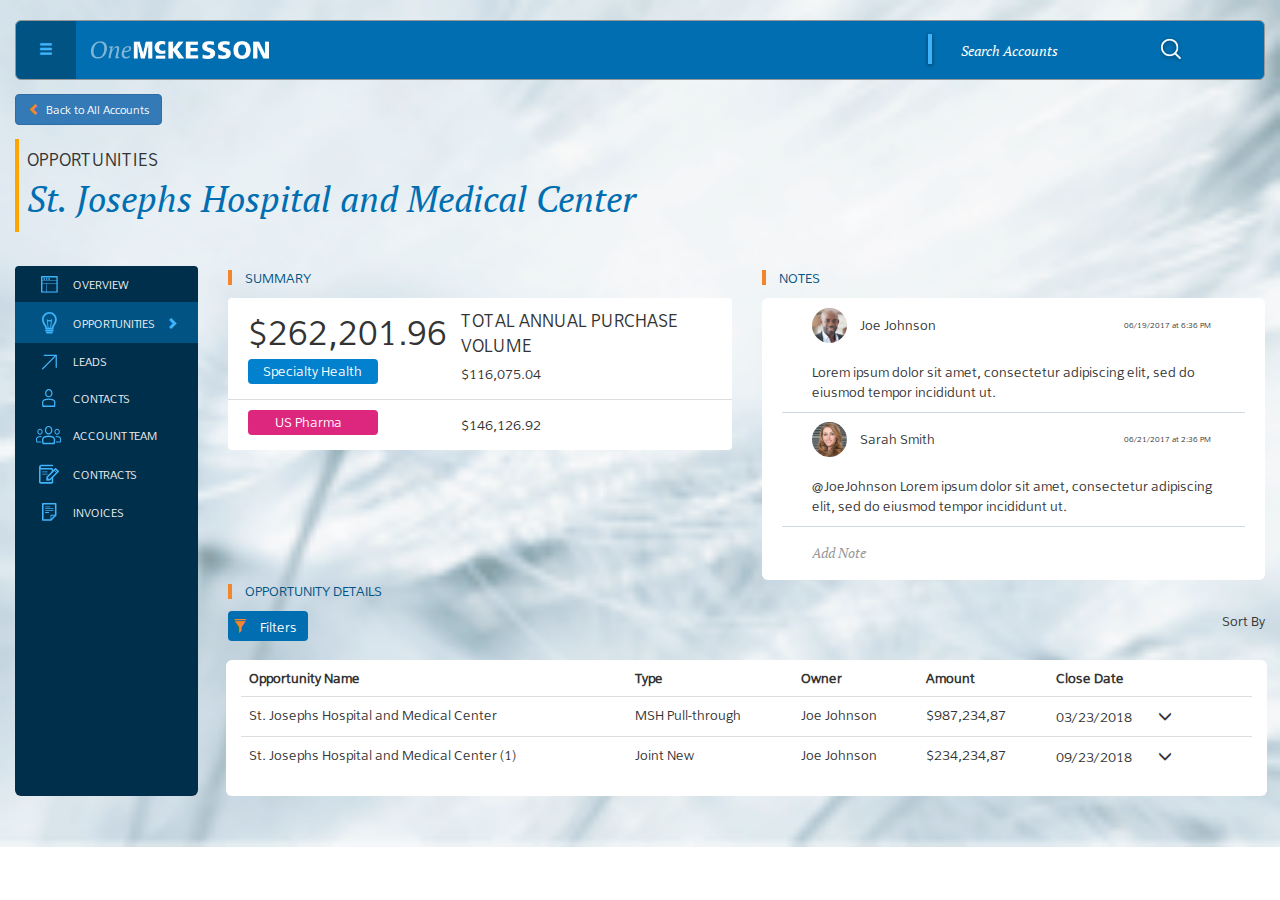
==== commit 4716148f: "Opp - Icon Change" ====
--- a/opp_overview.html
+++ b/opp_overview.html
@@ -308,7 +308,7 @@
                           <li class="list-group-item">
                             <ul class="list-inline">
                               <li>
-                                <img src="img/placeholder-man.png" class="img-responsive" alt="mckesson icon">
+                                <img src="img/man.jpeg" class="img-responsive img-circle" alt="mckesson icon">
                               </li>
                               <li>Joe Johnson</li>
                               <li>06/19/2017 at 6:36 PM</li>
@@ -324,7 +324,7 @@
                           <li class="list-group-item">
                             <ul class="list-inline">
                               <li>
-                                <img src="img/placeholder-woman.png" class="img-responsive" alt="mckesson icon">
+                                <img src="img/woman.jpeg" class="img-responsive img-circle" alt="mckesson icon">
                               </li>
                               <li>Sarah Smith</li>
                               <li>06/21/2017 at 2:36 PM</li>
--- a/css/opp_details_custom.css
+++ b/css/opp_details_custom.css
@@ -507,10 +507,10 @@
   float:right;
   font-size: 0.5714285714em;
   /*to ensure the floated element is centrally aligned*/
-  line-height: 26px;
+  line-height: 35px;
 }
 #noteslistgroup > li > ul > li > ul > li:first-child>img{
-   height: 26px;
+   height: 35px;
    width: auto;
 }
 #notesdiv{
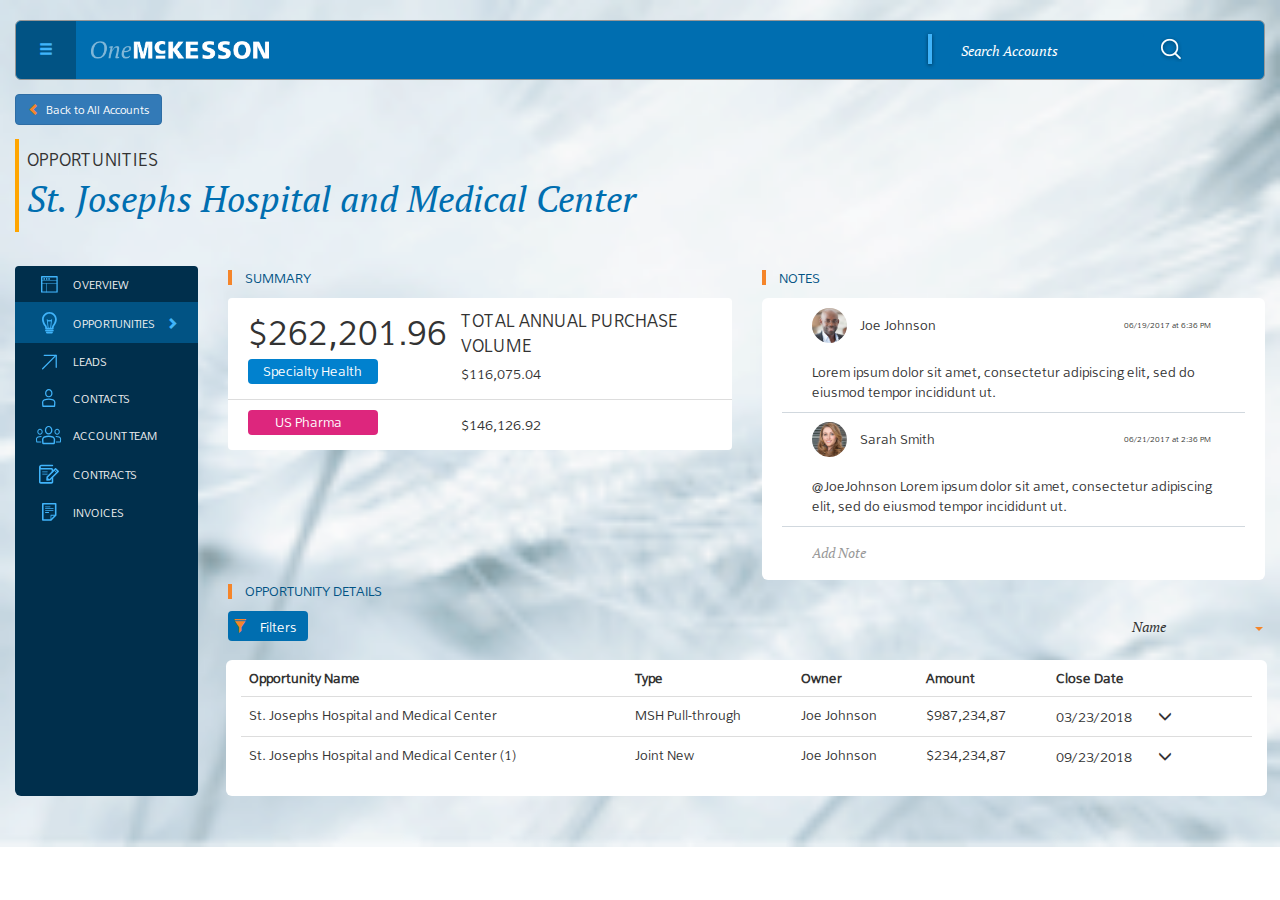
==== commit 2cadb46a: "App overview - sort" ====
--- a/opp_overview.html
+++ b/opp_overview.html
@@ -435,7 +435,29 @@
     </div>
     <div class="col-xs-6">
       <div class="pull-right">
-        Sort By
+        <!--Sort By-->
+        <!--<div class="dropdown" id="oppsortdropdowndiv">
+          <input type="text" class="form-control dropdown-toggle oppsortdropdown" id="oppsortdropdowninput" data-toggle="dropdown" placeholder="Search Accounts">
+          <ul class="dropdown-menu" aria-labelledby="headersearchinput" id="headersearchinputsearchresult">
+            <li><a>Name</a></li>
+            <li><a>Business Units</a></li>
+            <li><a>Lead Type</a></li>
+          </ul>
+        </div>-->
+        <div class="dropdown dropdownCustom">
+          <button class="btn btn-default dropdown-toggle" type="button" id="oppdropdown" data-toggle="dropdown" aria-haspopup="true" aria-expanded="true">
+            <span id="oppdropdownselected" class="dropdownspan">Name</span>
+            <span id="oppdropdowncaret" class="caret"></span>
+          </button>
+          <ul class="dropdown-menu" aria-labelledby="oppdropdown" id="oppdropdown-ul">
+            <li><a>Name</a></li>
+            <li><a>Business Units</a></li>
+            <li><a>Lead Type</a></li>
+            <li class="hidden-xs"><a>Location/Clinics</a></li>
+            <li class="hidden-xs"><a>Date Created</a></li>
+            <li class="hidden-xs"><a>Created By</a></li>
+          </ul>
+        </div>
       </div>
     </div>
   </div>
--- a/css/opp_details_custom.css
+++ b/css/opp_details_custom.css
@@ -612,8 +612,26 @@
 margin-top: 0px !important;
 margin-bottom: 0px !important;
 }
-
-
+.dropdownCustom{
+  text-align: left;
+  width:145px;
+  font-family: 'PT_Serif_Italic';
+}
+.dropdownspan{
+    width: 120px;
+    text-align: left;
+    display: inline-block;
+}
+#oppdropdown{
+  border: none;
+  background: none;
+}
+#oppdropdowncaret{
+  color: #F5852A;
+}
+ul.dropdown-menu > li {
+    cursor: pointer;
+}
 /*Checkbox library*/
 .checkbox {
   padding-left: 20px; }
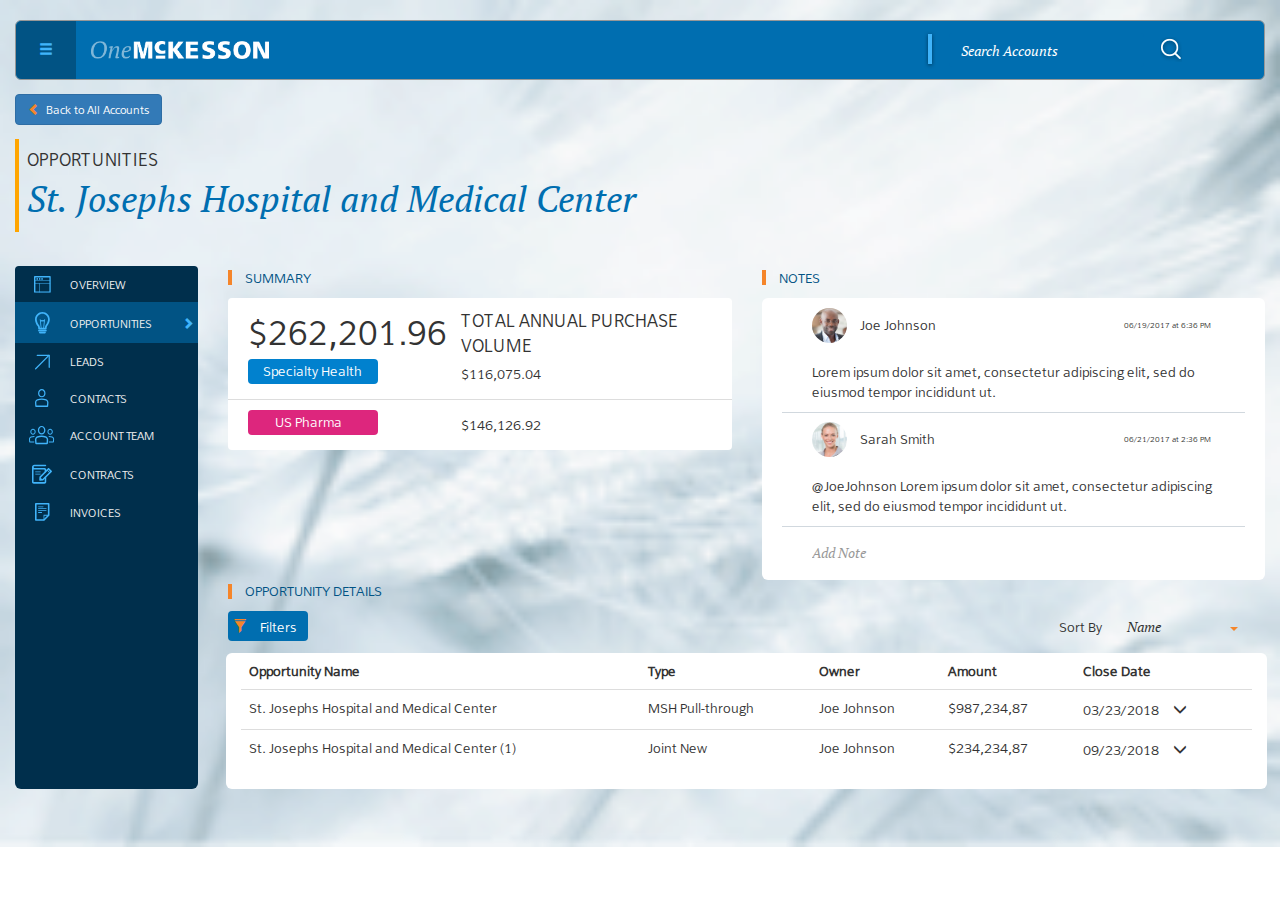
==== commit 637861d5: "Acc Overview & Opp" ====
--- a/opp_overview.html
+++ b/opp_overview.html
@@ -308,7 +308,7 @@
                           <li class="list-group-item">
                             <ul class="list-inline">
                               <li>
-                                <img src="img/man.jpeg" class="img-responsive img-circle" alt="mckesson icon">
+                                <img src="img/man-jj.jpeg" class="img-responsive img-circle" alt="mckesson icon">
                               </li>
                               <li>Joe Johnson</li>
                               <li>06/19/2017 at 6:36 PM</li>
@@ -324,7 +324,7 @@
                           <li class="list-group-item">
                             <ul class="list-inline">
                               <li>
-                                <img src="img/woman.jpeg" class="img-responsive img-circle" alt="mckesson icon">
+                                <img src="img/woman_3-ss.jpeg" class="img-responsive img-circle" alt="mckesson icon">
                               </li>
                               <li>Sarah Smith</li>
                               <li>06/21/2017 at 2:36 PM</li>
@@ -362,9 +362,9 @@
               </div>
             </div>
           </div>
-          <div class="row myrow">
-            <div class="col-xs-6">
-              <span data-toggle="popover" data-placement="right" id="filterPopover">
+          <div class="row">
+            <div class="col-xs-12 col-sm-4 col-md-4 col-lg-4" id="filtercol">
+              <span data-toggle="popover" data-placement="right" id="filterPopover" class="hidden-xs">
                 <ul class="list-inline filtercolul">
                   <li class="filtercolitem">
                     <span class="glyphicon glyphicon-filter filtericon" aria-hidden="true"></span>
@@ -372,347 +372,423 @@
                   <li class="filtercolitem filtertext">Filters&nbsp;&nbsp;</li>
                 </ul>
               </span>
-            </div>
-            <div id="filter_popover_content_wrapper" style="display:none">
-              <div class="row">
-            <ul class="list-inline">
-              <li>
-                <button type="button" class="btn btn-default">Clear Filters</button>
-              </li>
-              <li>
-                <button type="button" class="btn btn-primary">Apply Changes</button>
-              </li>
-            </ul>
+              <span data-toggle="collapse" id="filterCollapse" data-target="#filter_collapsible_mobile" aria-expanded="false" aria-controls="#filter_collapsible_mobile" class="hidden-sm hidden-md hidden-lg">
+                <ul class="list-inline filtercolul">
+                  <li class="filtercolitem">
+                    <span class="glyphicon glyphicon-filter filtericon" aria-hidden="true"></span>
+                  </li>
+                  <li class="filtercolitem filtertext">Filters&nbsp;&nbsp;</li>
+                </ul>
+              </span>
+            </div>
+            <div class="col-xs-12 collapse" id="filter_collapsible_mobile">
+              <div id="filter_collapsible_div">
+                <div class="container-fluid">
+                <div class="row">
+                  <ul class="list-inline text-center">
+                    <li>
+                      <button type="button" class="btn btn-default" id="filterclearbtn">Clear</button>
+                    </li>
+                    <li>
+                      <button type="button" class="btn btn-primary" id="filterapplybtn">Apply</button>
+                    </li>
+                  </ul>
+                </div>
+                <div class="row">
+                  <ul class="list-group">
+                    <li class="list-group-item">
+                      Type
+                    </li>
+                  </ul>
+                  <ul class="list-group">
+                    <li class="list-group-item">
+                      <div class="checkbox checkbox-circle">
+                        <input id="mshpt" type="checkbox">
+                        <label for="mshpt">
+                          MSH Pull-through
+                        </label>
+                      </div>
+                    </li>
+                    <li class="list-group-item">
+                      <div class="checkbox checkbox-circle">
+                        <input id="jn" type="checkbox">
+                        <label for="jn">
+                          Joint New
+                        </label>
+                      </div>
+                    </li>
+                  </ul>
+                  <ul class="list-group">
+                    <li class="list-group-item">
+                      Owner
+                    </li>
+                  </ul>
+                  <ul class="list-group">
+                    <li class="list-group-item">
+                      <div class="checkbox checkbox-circle">
+                        <input id="jj" type="checkbox">
+                        <label for="jj">
+                          Joe Johnson
+                        </label>
+                      </div>
+                    </li>
+                    <li class="list-group-item">
+                      <div class="checkbox checkbox-circle">
+                        <input id="ss" type="checkbox">
+                        <label for="ss">
+                          Sarah Smith
+                        </label>
+                      </div>
+                    </li>
+                  </ul>
+                </div>
+              </div>
+              </div>
+            </div>
+            <div class="col-xs-12 col-sm-8 col-md-8 col-lg-8">
+              <div class="tab-desk-float-right">
+                <ul class="list-inline">
+                  <li>Sort By</li>
+                  <li>
+                    <div class="dropdown dropdownCustom">
+                      <button class="btn btn-default dropdown-toggle" type="button" id="oppdropdown" data-toggle="dropdown" aria-haspopup="true" aria-expanded="true">
+                        <span id="oppdropdownselected" class="dropdownspan">Name</span>
+                        <span id="oppdropdowncaret" class="caret"></span>
+                      </button>
+                      <ul class="dropdown-menu" aria-labelledby="oppdropdown" id="oppdropdown-ul">
+                        <li><a>Name</a></li>
+                        <li><a>Business Units</a></li>
+                        <li><a>Lead Type</a></li>
+                        <li class="hidden-xs"><a>Location/Clinics</a></li>
+                        <li class="hidden-xs"><a>Date Created</a></li>
+                        <li class="hidden-xs"><a>Created By</a></li>
+                      </ul>
+                    </div>
+                  </li>
+                </ul>
+              </div>
+            </div>
           </div>
-          <div class="row">
-            <ul class="list-group">
-              <li class="list-group-item">
-                Type
-              </li>
-          </ul>
-          <ul class="list-group">
-            <li class="list-group-item">
+          <div id="filter_popover_content_wrapper" style="display:none">
+            <div class="row">
+              <ul class="list-inline">
+                <li>
+                  <button type="button" class="btn btn-default">Clear</button>
+                </li>
+                <li>
+                  <button type="button" class="btn btn-primary">Apply</button>
+                </li>
+              </ul>
+            </div>
+            <div class="row">
+              <ul class="list-group">
+                <li class="list-group-item">
+                  Type
+                </li>
+              </ul>
+              <ul class="list-group">
+                <li class="list-group-item">
                   <div class="checkbox checkbox-circle">
                     <input id="mshpt" type="checkbox">
                     <label for="mshpt">
                       MSH Pull-through
                     </label>
                   </div>
-            </li>
-            <li class="list-group-item">
+                </li>
+                <li class="list-group-item">
                   <div class="checkbox checkbox-circle">
                     <input id="jn" type="checkbox">
                     <label for="jn">
                       Joint New
                     </label>
                   </div>
-            </li>
-          </ul>
-          <ul class="list-group">
-            <li class="list-group-item">
-              Owner
-            </li>
-        </ul>
-        <ul class="list-group">
-          <li class="list-group-item">
-              <div class="checkbox checkbox-circle">
-                <input id="jj" type="checkbox">
-                <label for="jj">
-                  Joe Johnson
-                </label>
+                </li>
+              </ul>
+              <ul class="list-group">
+                <li class="list-group-item">
+                  Owner
+                </li>
+              </ul>
+              <ul class="list-group">
+                <li class="list-group-item">
+                  <div class="checkbox checkbox-circle">
+                    <input id="jj" type="checkbox">
+                    <label for="jj">
+                      Joe Johnson
+                    </label>
+                  </div>
+                </li>
+                <li class="list-group-item">
+                  <div class="checkbox checkbox-circle">
+                    <input id="ss" type="checkbox">
+                    <label for="ss">
+                      Sarah Smith
+                    </label>
+                  </div>
+                </li>
+              </ul>
+            </div>
+          </div>
+          <!--</div>-->
+          <div class="row" id="oppdetailsrow">
+            <div class="col-xs-12">
+              <div class="container-fluid">
+                <div class="row">
+                  <table class="table" id="oppdatatable">
+                    <thead class="hidden-xs">
+                      <tr>
+                        <td>
+                          Opportunity Name
+                        </td>
+                        <td>
+                          Type
+                        </td>
+                        <td>
+                          Owner
+                        </td>
+                        <td>
+                          Amount
+                        </td>
+                        <td>
+                          Close Date
+                        </td>
+                      </tr>
+                    </thead>
+                    <tbody>
+                      <tr>
+                        <td>
+                          St. Josephs Hospital and Medical Center
+                        </td>
+                        <td class="hidden-xs">
+                          MSH Pull-through
+                        </td>
+                        <td class="hidden-xs">
+                          Joe Johnson
+                        </td>
+                        <td class="hidden-xs">
+                          $987,234,87
+                        </td>
+                        <td>
+                          <ul class="list-inline">
+                            <li class="hidden-xs">03/23/2018</li>
+                            <li>
+                              <button class="btn" type="button" data-toggle="collapse" data-target="#row-stjoseph" aria-expanded="false" aria-controls="#row-stjoseph" id="btn-stjoseph">
+                                <span class="glyphicon glyphicon-menu-down"></span>
+                              </button>
+                            </li>
+                          </ul>
+                        </td>
+                      </tr>
+                      <tr>
+                        <td colspan="5">
+                          <div class="row collapse opprowdetails" id="row-stjoseph">
+                            <div class="col-xs-12 col-sm-12 col-md-6 col-lg-6">
+                              <ul class="list-group">
+                                <li class="list-group-item">
+                                  <ul class="list-inline">
+                                    <li>TYPE</li>
+                                    <li>MSH Pull-through</li>
+                                  </ul>
+                                </li>
+                                <li class="list-group-item">
+                                  <ul class="list-inline">
+                                    <li>OWNER</li>
+                                    <li>Joe Johnson</li>
+                                  </ul>
+                                </li>
+                                <li class="list-group-item">
+                                  <ul class="list-inline">
+                                    <li>AMOUNT</li>
+                                    <li>$987,234,87</li>
+                                  </ul>
+                                </li>
+                                <li class="list-group-item">
+                                  <ul class="list-inline">
+                                    <li>CLOSE DATE</li>
+                                    <li>03/23/2018</li>
+                                  </ul>
+                                </li>
+                                <li class="list-group-item">
+                                  <ul class="list-inline">
+                                    <li>RECORD TYPE</li>
+                                    <li>Oncology Opportunity</li>
+                                  </ul>
+                                </li>
+                                <li class="list-group-item">
+                                  <ul class="list-inline">
+                                    <li>CATEGORY</li>
+                                    <li>Oncology</li>
+                                  </ul>
+                                </li>
+                              </ul>
+                            </div>
+                            <div class="col-xs-12 col-sm-12 col-md-6 col-lg-6">
+                              <ul class="list-group">
+                                <li class="list-group-item">
+                                  <ul class="list-inline">
+                                    <li>STAGE</li>
+                                    <li>1 - Planning Phase</li>
+                                  </ul>
+                                </li>
+                                <li class="list-group-item">
+                                  <ul class="list-inline">
+                                    <li>PROBABILITY</li>
+                                    <li>5%</li>
+                                  </ul>
+                                </li>
+                                <li class="list-group-item">
+                                  <ul class="list-inline">
+                                    <li>PARENT OPPORTUNITY</li>
+                                    <li>Lorem ipsum</li>
+                                  </ul>
+                                </li>
+                                <li class="list-group-item">
+                                  <ul class="list-inline">
+                                    <li>BUSINESS UNIT</li>
+                                    <li>MSH</li>
+                                  </ul>
+                                </li>
+                                <li class="list-group-item">
+                                  <ul class="list-inline">
+                                    <li>DESCRIPTION</li>
+                                    <li>USP acquired Customer, Possible new business for MSH</li>
+                                  </ul>
+                                </li>
+                                <li class="list-group-item">
+                                  <ul class="list-inline">
+                                    <li>LAST CALL</li>
+                                    <li>4/10/2017</li>
+                                  </ul>
+                                </li>
+                              </ul>
+                            </div>
+                          </div>
+                        </td>
+                      </tr>
+                      <tr>
+                        <td>
+                          St. Josephs Hospital and Medical Center (1)
+                        </td>
+                        <td class="hidden-xs">
+                          Joint New
+                        </td>
+                        <td class="hidden-xs">
+                          Joe Johnson
+                        </td>
+                        <td class="hidden-xs">
+                          $234,234,87
+                        </td>
+                        <td>
+                          <ul class="list-inline">
+                            <li class="hidden-xs">09/23/2018</li>
+                            <li>
+                              <button class="btn" type="button" data-toggle="collapse" data-target="#row-stjoseph1" aria-expanded="false" aria-controls="#row-stjoseph1" id="btn-stjoseph1">
+                                <span class="glyphicon glyphicon-menu-down"></span>
+                              </button>
+                            </li>
+                          </ul>
+                        </td>
+                      </tr>
+                      <tr>
+                        <td colspan="5">
+                          <div class="row collapse opprowdetails" id="row-stjoseph1">
+                            <div class="col-xs-12 col-sm-12 col-md-6 col-lg-6">
+                              <ul class="list-group">
+                                <li class="list-group-item">
+                                  <ul class="list-inline">
+                                    <li>TYPE</li>
+                                    <li>Joint New</li>
+                                  </ul>
+                                </li>
+                                <li class="list-group-item">
+                                  <ul class="list-inline">
+                                    <li>OWNER</li>
+                                    <li>Joe Johnson</li>
+                                  </ul>
+                                </li>
+                                <li class="list-group-item">
+                                  <ul class="list-inline">
+                                    <li>AMOUNT</li>
+                                    <li>$234,234,87</li>
+                                  </ul>
+                                </li>
+                                <li class="list-group-item">
+                                  <ul class="list-inline">
+                                    <li>CLOSE DATE</li>
+                                    <li>09/23/2018</li>
+                                  </ul>
+                                </li>
+                                <li class="list-group-item">
+                                  <ul class="list-inline">
+                                    <li>RECORD TYPE</li>
+                                    <li>Oncology Opportunity</li>
+                                  </ul>
+                                </li>
+                                <li class="list-group-item">
+                                  <ul class="list-inline">
+                                    <li>CATEGORY</li>
+                                    <li>Oncology</li>
+                                  </ul>
+                                </li>
+                              </ul>
+                            </div>
+                            <div class="col-xs-12 col-sm-12 col-md-6 col-lg-6">
+                              <ul class="list-group">
+                                <li class="list-group-item">
+                                  <ul class="list-inline">
+                                    <li>STAGE</li>
+                                    <li>2 - Planning Phase</li>
+                                  </ul>
+                                </li>
+                                <li class="list-group-item">
+                                  <ul class="list-inline">
+                                    <li>PROBABILITY</li>
+                                    <li>10%</li>
+                                  </ul>
+                                </li>
+                                <li class="list-group-item">
+                                  <ul class="list-inline">
+                                    <li>PARENT OPPORTUNITY</li>
+                                    <li>Lorem ipsum - 1</li>
+                                  </ul>
+                                </li>
+                                <li class="list-group-item">
+                                  <ul class="list-inline">
+                                    <li>BUSINESS UNIT</li>
+                                    <li>MSH</li>
+                                  </ul>
+                                </li>
+                                <li class="list-group-item">
+                                  <ul class="list-inline">
+                                    <li>DESCRIPTION</li>
+                                    <li>MSH acquired Customer, Possible new business for USP</li>
+                                  </ul>
+                                </li>
+                                <li class="list-group-item">
+                                  <ul class="list-inline">
+                                    <li>LAST CALL</li>
+                                    <li>5/10/2017</li>
+                                  </ul>
+                                </li>
+                              </ul>
+                            </div>
+                          </div>
+                        </td>
+                      </tr>
+                    </tbody>
+                  </table>
+                </div>
               </div>
-          </li>
-          <li class="list-group-item">
-            <div class="checkbox checkbox-circle">
-              <input id="ss" type="checkbox">
-              <label for="ss">
-                Sarah Smith
-              </label>
-            </div>
-          </li>
-        </ul>
+            </div>
+          </div>
+        </div>
       </div>
     </div>
-    <div class="col-xs-6">
-      <div class="pull-right">
-        <!--Sort By-->
-        <!--<div class="dropdown" id="oppsortdropdowndiv">
-          <input type="text" class="form-control dropdown-toggle oppsortdropdown" id="oppsortdropdowninput" data-toggle="dropdown" placeholder="Search Accounts">
-          <ul class="dropdown-menu" aria-labelledby="headersearchinput" id="headersearchinputsearchresult">
-            <li><a>Name</a></li>
-            <li><a>Business Units</a></li>
-            <li><a>Lead Type</a></li>
-          </ul>
-        </div>-->
-        <div class="dropdown dropdownCustom">
-          <button class="btn btn-default dropdown-toggle" type="button" id="oppdropdown" data-toggle="dropdown" aria-haspopup="true" aria-expanded="true">
-            <span id="oppdropdownselected" class="dropdownspan">Name</span>
-            <span id="oppdropdowncaret" class="caret"></span>
-          </button>
-          <ul class="dropdown-menu" aria-labelledby="oppdropdown" id="oppdropdown-ul">
-            <li><a>Name</a></li>
-            <li><a>Business Units</a></li>
-            <li><a>Lead Type</a></li>
-            <li class="hidden-xs"><a>Location/Clinics</a></li>
-            <li class="hidden-xs"><a>Date Created</a></li>
-            <li class="hidden-xs"><a>Created By</a></li>
-          </ul>
-        </div>
-      </div>
-    </div>
-  </div>
-  <div class="row" id="oppdetailsrow">
-    <div class="col-xs-12">
-      <div class="container-fluid">
-        <div class="row">
-          <!--<ul class="list-group" id="productssoldfirstcol">
-          <li class="list-group-item">PharmaTek</li>
-          <li class="list-group-item">iKnowMed</li>
-          <li class="list-group-item">Health Mart</li>
-        </ul>-->
-        <table class="table" id="oppdatatable">
-          <thead>
-            <tr>
-              <td>
-                Opportunity Name
-              </td>
-              <td>
-                Type
-              </td>
-              <td>
-                Owner
-              </td>
-              <td>
-                Amount
-              </td>
-              <td>
-                Close Date
-              </td>
-            </tr>
-          </thead>
-          <tbody>
-            <tr>
-              <td>
-                St. Josephs Hospital and Medical Center
-              </td>
-              <td>
-                MSH Pull-through
-              </td>
-              <td>
-                Joe Johnson
-              </td>
-              <td>
-                $987,234,87
-              </td>
-              <td>
-                <ul class="list-inline">
-                  <li>03/23/2018</li>
-                  <li>
-                    <button class="btn" type="button" data-toggle="collapse" data-target="#row-stjoseph" aria-expanded="false" aria-controls="#row-stjoseph" id="btn-stjoseph">
-                      <span class="glyphicon glyphicon-menu-down"></span>
-                    </button>
-                  </li>
-                </ul>
-              </td>
-            </tr>
-            <tr>
-              <td colspan="5">
-                <div class="row collapse opprowdetails" id="row-stjoseph">
-                  <div class="col-xs-12 col-sm-12 col-md-6 col-lg-6">
-                    <ul class="list-group">
-                      <li class="list-group-item">
-                        <ul class="list-inline">
-                          <li>OPPORTUNITY TYPE</li>
-                          <li>MSH Pull-through</li>
-                        </ul>
-                      </li>
-                      <li class="list-group-item">
-                        <ul class="list-inline">
-                          <li>OPPORTUNITY RECORD TYPE</li>
-                          <li>Oncology Opportunity</li>
-                        </ul>
-                      </li>
-                      <li class="list-group-item">
-                        <ul class="list-inline">
-                          <li>OPPORTUNITY CATEGORY</li>
-                          <li>Oncology</li>
-                        </ul>
-                      </li>
-                      <li class="list-group-item">
-                        <ul class="list-inline">
-                          <li>STAGE</li>
-                          <li>1 - Planning Phase</li>
-                        </ul>
-                      </li>
-                      <li class="list-group-item">
-                        <ul class="list-inline">
-                          <li>PROBABILITY</li>
-                          <li>5%</li>
-                        </ul>
-                      </li>
-                      <li class="list-group-item">
-                        <ul class="list-inline">
-                          <li>AMOUNT</li>
-                          <li>$987,234,87</li>
-                        </ul>
-                      </li>
-                      <li class="list-group-item">
-                        <ul class="list-inline">
-                          <li>CLOSE DATE</li>
-                          <li>03/23/2018</li>
-                        </ul>
-                      </li>
-                    </ul>
-                  </div>
-                  <div class="col-xs-12 col-sm-12 col-md-6 col-lg-6">
-                    <ul class="list-group">
-                      <li class="list-group-item">
-                        <ul class="list-inline">
-                          <li>PARENT OPPORTUNITY</li>
-                          <li>Lorem ipsum</li>
-                        </ul>
-                      </li>
-                      <li class="list-group-item">
-                        <ul class="list-inline">
-                          <li>BUSINESS UNIT</li>
-                          <li>MSH</li>
-                        </ul>
-                      </li>
-                      <li class="list-group-item">
-                        <ul class="list-inline">
-                          <li>OPPORTUNITY DESCRIPTION</li>
-                          <li>USP acquired Customer, Possible new business for MSH</li>
-                        </ul>
-                      </li>
-                      <li class="list-group-item">
-                        <ul class="list-inline">
-                          <li>LAST CALL</li>
-                          <li>4/10/2017</li>
-                        </ul>
-                      </li>
-                    </ul>
-                  </div>
-                </div>
-              </td>
-            </tr>
-            <tr>
-              <td>
-                St. Josephs Hospital and Medical Center (1)
-              </td>
-              <td>
-                Joint New
-              </td>
-              <td>
-                Joe Johnson
-              </td>
-              <td>
-                $234,234,87
-              </td>
-              <td>
-                <ul class="list-inline">
-                  <li>09/23/2018</li>
-                  <li>
-                    <button class="btn" type="button" data-toggle="collapse" data-target="#row-stjoseph1" aria-expanded="false" aria-controls="#row-stjoseph1" id="btn-stjoseph1">
-                      <span class="glyphicon glyphicon-menu-down"></span>
-                    </button>
-                  </li>
-                </ul>
-              </td>
-            </tr>
-            <tr>
-              <td colspan="5">
-                <div class="row collapse opprowdetails" id="row-stjoseph1">
-                  <div class="col-xs-12 col-sm-12 col-md-6 col-lg-6">
-                    <ul class="list-group">
-                      <li class="list-group-item">
-                        <ul class="list-inline">
-                          <li>OPPORTUNITY TYPE</li>
-                          <li>Joint New</li>
-                        </ul>
-                      </li>
-                      <li class="list-group-item">
-                        <ul class="list-inline">
-                          <li>OPPORTUNITY RECORD TYPE</li>
-                          <li>Oncology Opportunity</li>
-                        </ul>
-                      </li>
-                      <li class="list-group-item">
-                        <ul class="list-inline">
-                          <li>OPPORTUNITY CATEGORY</li>
-                          <li>Oncology</li>
-                        </ul>
-                      </li>
-                      <li class="list-group-item">
-                        <ul class="list-inline">
-                          <li>STAGE</li>
-                          <li>2 - Planning Phase</li>
-                        </ul>
-                      </li>
-                      <li class="list-group-item">
-                        <ul class="list-inline">
-                          <li>PROBABILITY</li>
-                          <li>10%</li>
-                        </ul>
-                      </li>
-                      <li class="list-group-item">
-                        <ul class="list-inline">
-                          <li>AMOUNT</li>
-                          <li>$234,234,87</li>
-                        </ul>
-                      </li>
-                      <li class="list-group-item">
-                        <ul class="list-inline">
-                          <li>CLOSE DATE</li>
-                          <li>09/23/2018</li>
-                        </ul>
-                      </li>
-                    </ul>
-                  </div>
-                  <div class="col-xs-12 col-sm-12 col-md-6 col-lg-6">
-                    <ul class="list-group">
-                      <li class="list-group-item">
-                        <ul class="list-inline">
-                          <li>PARENT OPPORTUNITY</li>
-                          <li>Lorem ipsum - 1</li>
-                        </ul>
-                      </li>
-                      <li class="list-group-item">
-                        <ul class="list-inline">
-                          <li>BUSINESS UNIT</li>
-                          <li>MSH</li>
-                        </ul>
-                      </li>
-                      <li class="list-group-item">
-                        <ul class="list-inline">
-                          <li>OPPORTUNITY DESCRIPTION</li>
-                          <li>MSH acquired Customer, Possible new business for USP</li>
-                        </ul>
-                      </li>
-                      <li class="list-group-item">
-                        <ul class="list-inline">
-                          <li>LAST CALL</li>
-                          <li>5/10/2017</li>
-                        </ul>
-                      </li>
-                    </ul>
-                  </div>
-                </div>
-              </td>
-            </tr>
-          </tbody>
-        </table>
-      </div>
-    </div>
-  </div>
-</div>
-</div>
-</div>
-</div>
-<div class="clearfix hidden-md hidden-lg"></div>
-<!-- jQuery (necessary for Bootstrap's JavaScript plugins) -->
-<script src="https://ajax.googleapis.com/ajax/libs/jquery/1.12.4/jquery.min.js"></script>
-<!-- Include all compiled plugins (below), or include individual files as needed -->
-<script src="js/bootstrap.min.js"></script>
-<script src="js/opp_details_custom.js"></script>
-</body>
-</html>
+    <div class="clearfix hidden-md hidden-lg"></div>
+    <!-- jQuery (necessary for Bootstrap's JavaScript plugins) -->
+    <script src="https://ajax.googleapis.com/ajax/libs/jquery/1.12.4/jquery.min.js"></script>
+    <!-- Include all compiled plugins (below), or include individual files as needed -->
+    <script src="js/bootstrap.min.js"></script>
+    <script src="js/opp_details_custom.js"></script>
+  </body>
+  </html>
--- a/css/opp_details_custom.css
+++ b/css/opp_details_custom.css
@@ -69,6 +69,18 @@
     border-right: none;
     /*text-align: right;*/
   }
+  #oppdatatable > tbody > tr:first-child > td{
+  border: none;
+  }
+  #noteslistgroup > li > ul > li > ul > li:last-child{
+    float:right;
+    font-size: 0.5714285714em;
+    /*to ensure the floated element is centrally aligned*/
+    line-height: 35px;
+  }
+  #filtercol{
+    margin-bottom:1em;
+  }
 }
 @media(min-width:992px){
   #highlightstable > tbody > tr > td:last-child > table{
@@ -87,7 +99,7 @@
 
   #leftsidebar > li > ul > li:first-child{
     display: table-cell;
-    width: 25%;
+    width: 30%;
   }
   #leftsidebar > li > ul > li:first-child img{
     margin: 0 auto;
@@ -141,6 +153,15 @@
     display: -ms-flexbox;
     display:         flex;
   }
+  #noteslistgroup > li > ul > li > ul > li:last-child{
+    float:right;
+    font-size: 0.5714285714em;
+    /*to ensure the floated element is centrally aligned*/
+    line-height: 35px;
+  }
+  .tab-desk-float-right{
+    float: right;
+  }
 }
 @media (min-width:768px) and (max-width:992px){
   #highlightstable > tbody > tr > td:nth-child(4) > table{
@@ -179,6 +200,24 @@
     display: -ms-flexbox;
     display:         flex;
   }
+  #oppdatatable > tbody > tr > td:first-child{
+    width: 30%;
+  }
+  #oppdatatable > tbody > tr > td:nth-child(2){
+    width: 15%;
+  }
+  #oppdatatable > tbody > tr > td:nth-child(3){
+    width: 15%;
+  }
+  #oppdatatable > tbody > tr > td:nth-child(4){
+    width: 15%;
+  }
+  #noteslistgroup > li > ul > li > ul > li:last-child{
+    font-size: 0.5714285714em;
+  }
+  .tab-desk-float-right{
+    float:right;
+  }
 }
 
 body{
@@ -188,14 +227,6 @@
   font-family: "FranKleinBook_Book";
 }
 
-.row{
-  /*margin-right: 0px;
-  margin-left:  0px;*/
-}
-.container-fluid{
-  /*padding-left: 0px;
-  padding-right: 0px;*/
-}
 ul li{
   vertical-align: middle;
 }
@@ -307,8 +338,12 @@
   background: #002F4C;
   border: none;
   color: rgba(240,240,240,1);
-}
-
+  padding-left: 0px;
+  padding-right: 0px;
+}
+#leftsidebar .list-inline{
+      margin-left: 0px;
+}
 
 #opptyli{
   background: #015384 !important;
@@ -476,7 +511,9 @@
   margin-right: -2px;
 }
 #oppdetailsrow li{
-  border: none;
+  /*border: none;*/
+  border-left: none;
+  border-right: none;
   padding-bottom: 0px;
 }
 #noteslistgroup{
@@ -503,12 +540,7 @@
 #noteslistgroup > li > ul{
   margin-bottom:0px;
 }
-#noteslistgroup > li > ul > li > ul > li:last-child{
-  float:right;
-  font-size: 0.5714285714em;
-  /*to ensure the floated element is centrally aligned*/
-  line-height: 35px;
-}
+
 #noteslistgroup > li > ul > li > ul > li:first-child>img{
    height: 35px;
    width: auto;
@@ -537,6 +569,8 @@
   background: none;
   padding-top: 0px;
   padding-bottom: 0px;
+  padding-left: 0px;
+  padding-right: 0px;
 }
 #oppdatatable > tbody > tr > td:last-child > ul{
   margin-bottom: 0px;
@@ -566,6 +600,34 @@
 }
 #filterPopover{
   cursor:pointer;
+}
+#filterCollapse{
+  cursor:pointer;
+}
+#filter_collapsible_mobile{
+  font-family: "FranKleinBook_Book";
+  color: rgba(240,240,240,1);
+}
+#filter_collapsible_div{
+  background-color: rgba(69,83,94,70);
+  border-radius: 4px;
+}
+#filter_collapsible_mobile div{
+  margin-bottom: 0px;
+}
+#filter_collapsible_mobile ul{
+  /*margin-bottom: 0px;*/
+}
+#filter_collapsible_mobile li{
+  background: none;
+  border: none;
+  padding-bottom: 0px;
+  padding-top: 0px;
+}
+#filterclearbtn{
+  background: none;
+  color:#40B4FA;
+  border: none;
 }
 
 .filtercolul{
@@ -618,7 +680,7 @@
   font-family: 'PT_Serif_Italic';
 }
 .dropdownspan{
-    width: 120px;
+    width: 100px;
     text-align: left;
     display: inline-block;
 }
@@ -629,6 +691,7 @@
 #oppdropdowncaret{
   color: #F5852A;
 }
+
 ul.dropdown-menu > li {
     cursor: pointer;
 }
